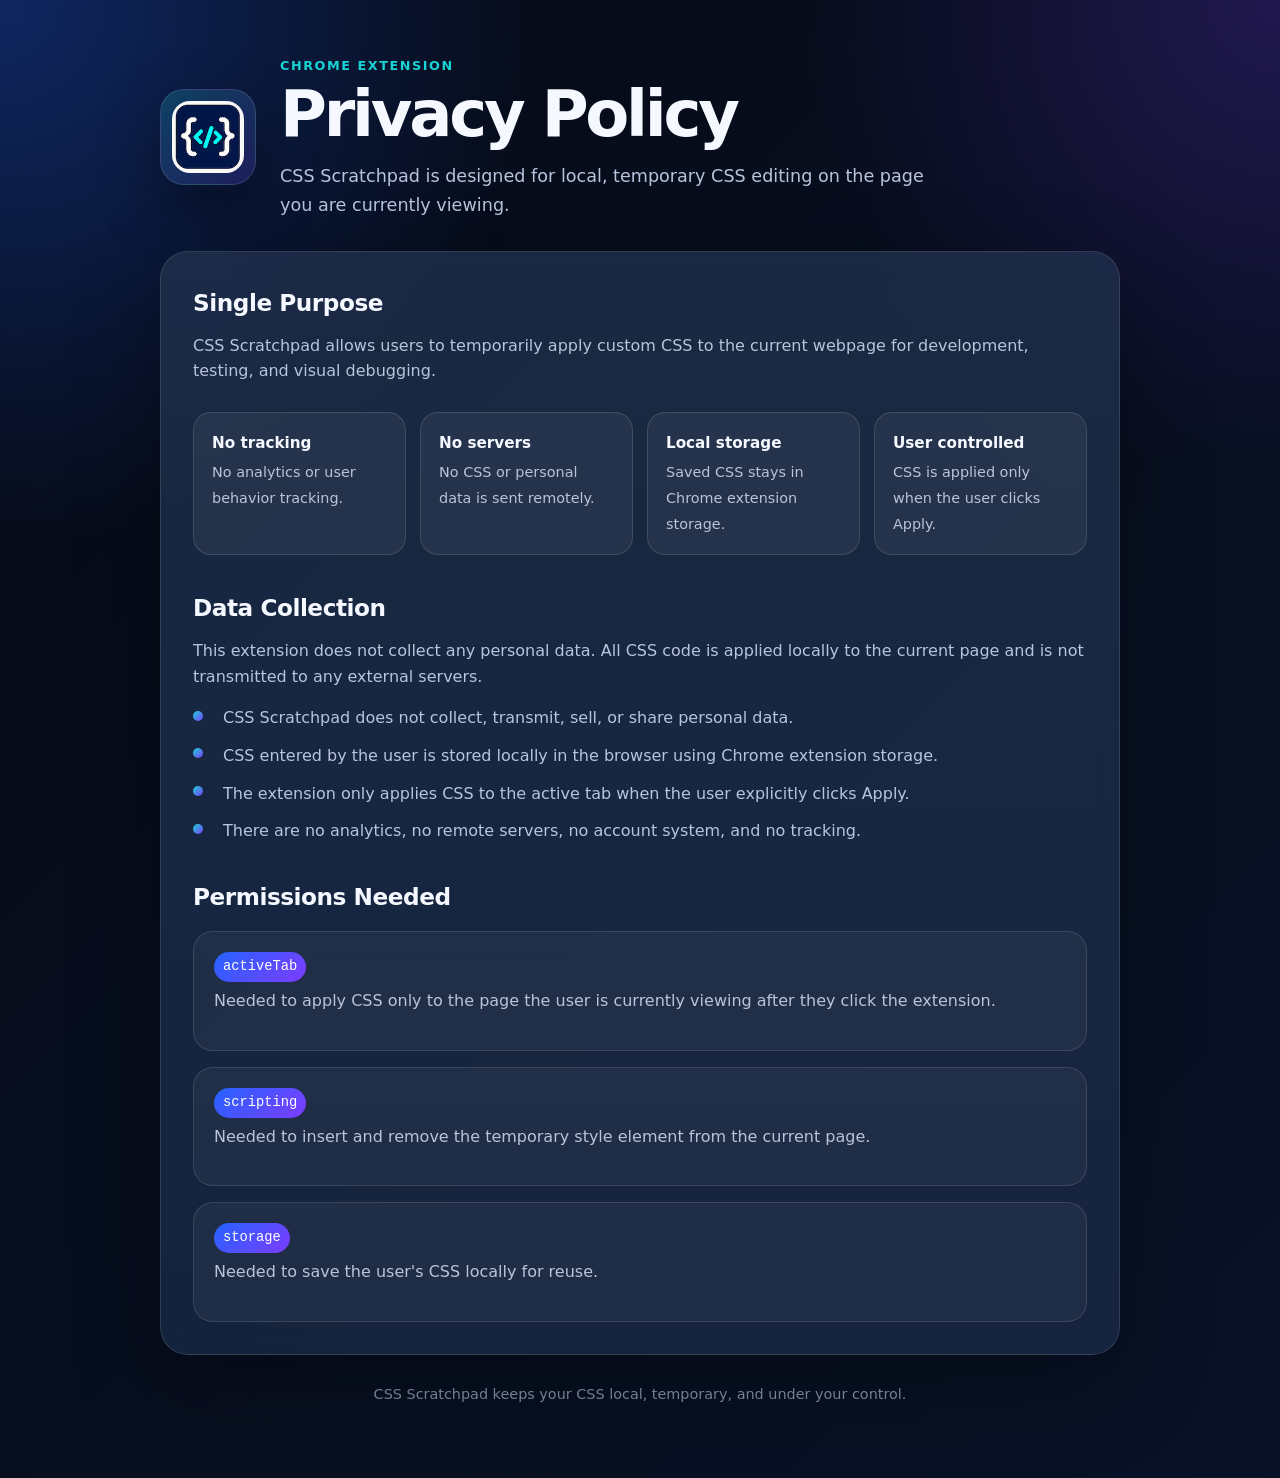
==== privacy-policy.html @ 3418a766 "first commit" ====
<!doctype html>
<html lang="en">
<head>
  <meta charset="utf-8" />
  <meta name="viewport" content="width=device-width, initial-scale=1" />
  <title>CSS Scratchpad Privacy Policy</title>

  <style>
    :root {
      --bg: #081226;
      --panel: #0f1f3d;
      --panel-light: #14294f;
      --text: #f5f8ff;
      --muted: #b8c4dc;
      --cyan: #19d3d3;
      --blue: #2563ff;
      --purple: #7c3cff;
      --border: rgba(255, 255, 255, 0.12);
    }

    * {
      box-sizing: border-box;
    }

    body {
      margin: 0;
      min-height: 100vh;
      font-family: Inter, ui-sans-serif, system-ui, -apple-system, BlinkMacSystemFont, "Segoe UI", sans-serif;
      color: var(--text);
      background:
        radial-gradient(circle at top left, rgba(37, 99, 255, 0.32), transparent 34rem),
        radial-gradient(circle at top right, rgba(124, 60, 255, 0.22), transparent 30rem),
        linear-gradient(135deg, #050a16 0%, var(--bg) 100%);
      line-height: 1.6;
    }

    .page {
      width: min(960px, calc(100% - 32px));
      margin: 0 auto;
      padding: 56px 0;
    }

    .hero {
      display: flex;
      align-items: center;
      gap: 24px;
      margin-bottom: 32px;
    }

    .logo-wrap {
      width: 96px;
      height: 96px;
      flex: 0 0 auto;
      display: grid;
      place-items: center;
      border-radius: 24px;
      background: linear-gradient(135deg, rgba(25, 211, 211, 0.2), rgba(124, 60, 255, 0.18));
      border: 1px solid var(--border);
      box-shadow: 0 24px 60px rgba(0, 0, 0, 0.35);
    }

    .logo-wrap img {
      width: 72px;
      height: 72px;
      display: block;
      border-radius: 18px;
    }

    .eyebrow {
      margin: 0 0 6px;
      color: var(--cyan);
      font-size: 0.8rem;
      font-weight: 700;
      letter-spacing: 0.12em;
      text-transform: uppercase;
    }

    h1 {
      margin: 0;
      font-size: clamp(2.25rem, 6vw, 4rem);
      line-height: 1;
      letter-spacing: -0.05em;
    }

    .subtitle {
      max-width: 680px;
      margin: 16px 0 0;
      color: var(--muted);
      font-size: 1.1rem;
    }

    .card {
      padding: 32px;
      border: 1px solid var(--border);
      border-radius: 28px;
      background:
        linear-gradient(180deg, rgba(255,255,255,0.06), rgba(255,255,255,0.03)),
        rgba(15, 31, 61, 0.84);
      box-shadow: 0 30px 90px rgba(0, 0, 0, 0.32);
      backdrop-filter: blur(16px);
    }

    .summary-grid {
      display: grid;
      grid-template-columns: repeat(4, 1fr);
      gap: 14px;
      margin: 28px 0;
    }

    .summary-item {
      padding: 18px;
      border-radius: 18px;
      background: rgba(255,255,255,0.055);
      border: 1px solid var(--border);
    }

    .summary-item strong {
      display: block;
      margin-bottom: 4px;
      font-size: 0.95rem;
    }

    .summary-item span {
      color: var(--muted);
      font-size: 0.9rem;
    }

    h2 {
      margin: 34px 0 12px;
      font-size: 1.45rem;
      letter-spacing: -0.02em;
    }

    h2:first-child {
      margin-top: 0;
    }

    p {
      margin: 0 0 16px;
      color: var(--muted);
    }

    ul {
      margin: 12px 0 0;
      padding: 0;
      list-style: none;
    }

    li {
      position: relative;
      margin: 12px 0;
      padding-left: 30px;
      color: var(--muted);
    }

    li::before {
      content: "";
      position: absolute;
      left: 0;
      top: 0.65em;
      width: 10px;
      height: 10px;
      border-radius: 999px;
      background: linear-gradient(135deg, var(--cyan), var(--purple));
      transform: translateY(-50%);
    }

    .permission {
      margin-top: 16px;
      padding: 20px;
      border-radius: 20px;
      background: rgba(255,255,255,0.045);
      border: 1px solid var(--border);
    }

    .permission code {
      display: inline-block;
      margin-bottom: 6px;
      padding: 4px 9px;
      border-radius: 999px;
      color: white;
      background: linear-gradient(135deg, var(--blue), var(--purple));
      font-family: ui-monospace, SFMono-Regular, Menlo, Monaco, Consolas, monospace;
      font-size: 0.86rem;
    }

    .footer {
      margin-top: 28px;
      color: rgba(184, 196, 220, 0.72);
      font-size: 0.9rem;
      text-align: center;
    }

    @media (max-width: 720px) {
      .hero {
        align-items: flex-start;
        flex-direction: column;
      }

      .summary-grid {
        grid-template-columns: repeat(2, 1fr);
      }

      .card {
        padding: 24px;
      }
    }

    @media (max-width: 440px) {
      .summary-grid {
        grid-template-columns: 1fr;
      }
    }
  </style>
</head>

<body>
  <main class="page">
    <section class="hero">
      <div class="logo-wrap">
        <img src="icons/icon128.png" alt="CSS Scratchpad logo" />
      </div>

      <div>
        <p class="eyebrow">Chrome Extension</p>
        <h1>Privacy Policy</h1>
        <p class="subtitle">
          CSS Scratchpad is designed for local, temporary CSS editing on the page you are currently viewing.
        </p>
      </div>
    </section>

    <section class="card">
      <h2>Single Purpose</h2>
      <p>
        CSS Scratchpad allows users to temporarily apply custom CSS to the current webpage for development,
        testing, and visual debugging.
      </p>

      <div class="summary-grid" aria-label="Privacy summary">
        <div class="summary-item">
          <strong>No tracking</strong>
          <span>No analytics or user behavior tracking.</span>
        </div>

        <div class="summary-item">
          <strong>No servers</strong>
          <span>No CSS or personal data is sent remotely.</span>
        </div>

        <div class="summary-item">
          <strong>Local storage</strong>
          <span>Saved CSS stays in Chrome extension storage.</span>
        </div>

        <div class="summary-item">
          <strong>User controlled</strong>
          <span>CSS is applied only when the user clicks Apply.</span>
        </div>
      </div>

      <h2>Data Collection</h2>
      <p>
        This extension does not collect any personal data. All CSS code is applied locally to the current page
        and is not transmitted to any external servers.
      </p>

      <ul>
        <li>CSS Scratchpad does not collect, transmit, sell, or share personal data.</li>
        <li>CSS entered by the user is stored locally in the browser using Chrome extension storage.</li>
        <li>The extension only applies CSS to the active tab when the user explicitly clicks Apply.</li>
        <li>There are no analytics, no remote servers, no account system, and no tracking.</li>
      </ul>

      <h2>Permissions Needed</h2>

      <div class="permission">
        <code>activeTab</code>
        <p>
          Needed to apply CSS only to the page the user is currently viewing after they click the extension.
        </p>
      </div>

      <div class="permission">
        <code>scripting</code>
        <p>
          Needed to insert and remove the temporary style element from the current page.
        </p>
      </div>

      <div class="permission">
        <code>storage</code>
        <p>
          Needed to save the user's CSS locally for reuse.
        </p>
      </div>
    </section>

    <p class="footer">
      CSS Scratchpad keeps your CSS local, temporary, and under your control.
    </p>
  </main>
</body>
</html>
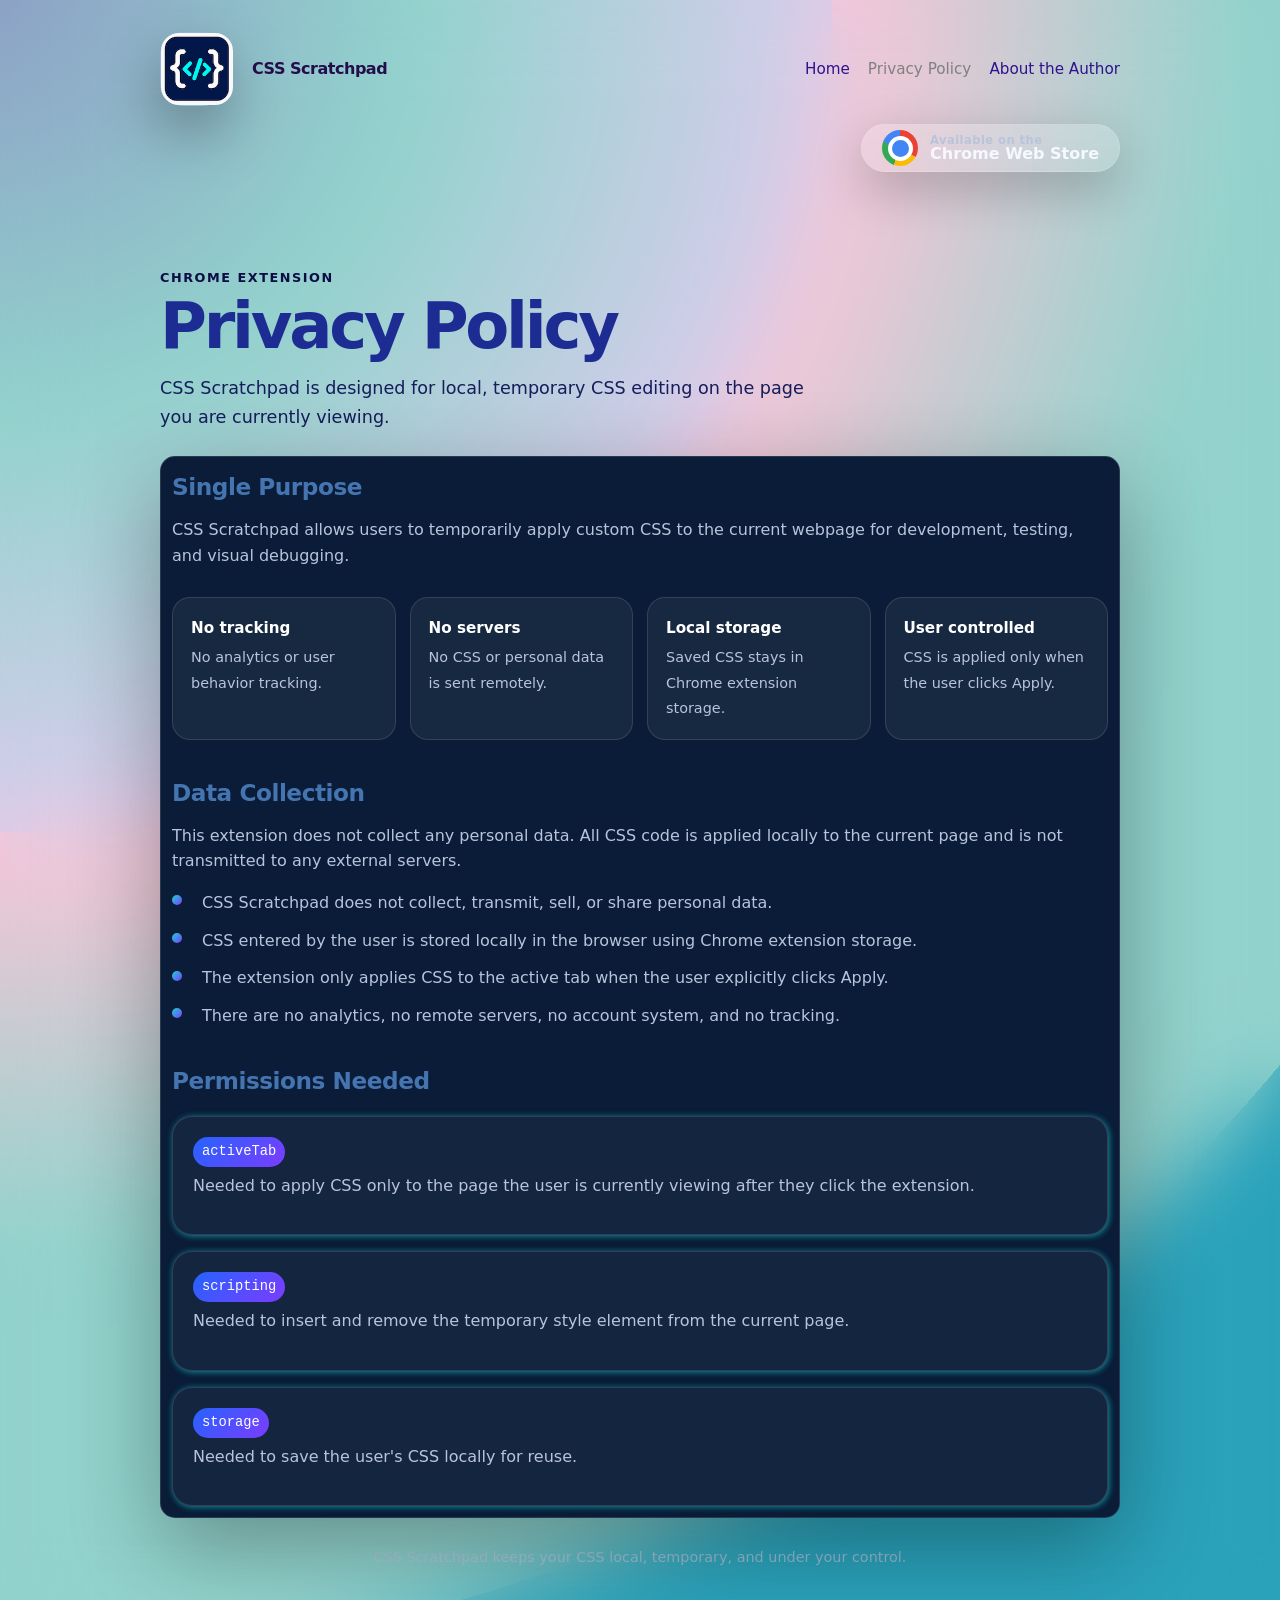
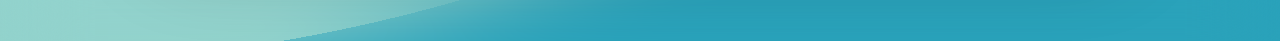
==== commit 34c243bf: "Theme change" ====
--- a/privacy-policy.html
+++ b/privacy-policy.html
@@ -26,7 +26,7 @@
       margin: 0;
       min-height: 100vh;
       font-family: Inter, ui-sans-serif, system-ui, -apple-system, BlinkMacSystemFont, "Segoe UI", sans-serif;
-      color: var(--text);
+      color: rgb(28, 44, 146);
       background:
         radial-gradient(circle at top left, rgba(37, 99, 255, 0.32), transparent 34rem),
         radial-gradient(circle at top right, rgba(124, 60, 255, 0.22), transparent 30rem),
@@ -39,7 +39,24 @@
       margin: 0 auto;
       padding: 56px 0;
     }
-
+  
+    body {
+   background-image: radial-gradient(
+    circle at top left,
+   rgba(28, 66, 141, 0.5),
+    rgb(38, 166, 154, 0.5) 20%,
+    rgb(126, 87, 194, 0.3) 40%,
+    rgba(31, 94, 146, 0.7) 40%,
+    rgb(236, 64, 122, 0.3) 20%,
+    rgb(38, 166, 154, 0.5) 60%,
+    rgb(38, 166, 154, 0.5) 80%,
+    rgb(236, 64, 122, 0.7) 80%,
+    rgb(156, 204, 101, 0.5) 80%,
+    #2aa2ba 60%
+  );
+    backdrop-filter: blur(40px); 
+     -webkit-backdrop-filter: blur(40px); 
+    }
     .hero {
       display: flex;
       align-items: center;
@@ -48,8 +65,8 @@
     }
 
     .logo-wrap {
-      width: 96px;
-      height: 96px;
+      width: 66px;
+      height: auto;
       flex: 0 0 auto;
       display: grid;
       place-items: center;
@@ -57,6 +74,7 @@
       background: linear-gradient(135deg, rgba(25, 211, 211, 0.2), rgba(124, 60, 255, 0.18));
       border: 1px solid var(--border);
       box-shadow: 0 24px 60px rgba(0, 0, 0, 0.35);
+     
     }
 
     .logo-wrap img {
@@ -68,7 +86,7 @@
 
     .eyebrow {
       margin: 0 0 6px;
-      color: var(--cyan);
+      color: rgb(11, 13, 68);
       font-size: 0.8rem;
       font-weight: 700;
       letter-spacing: 0.12em;
@@ -85,19 +103,20 @@
     .subtitle {
       max-width: 680px;
       margin: 16px 0 0;
-      color: var(--muted);
+      color: rgb(21, 29, 90);
       font-size: 1.1rem;
     }
 
     .card {
-      padding: 32px;
+      padding: 11px;
       border: 1px solid var(--border);
-      border-radius: 28px;
-      background:
-        linear-gradient(180deg, rgba(255,255,255,0.06), rgba(255,255,255,0.03)),
-        rgba(15, 31, 61, 0.84);
+      border-radius: 15px;
+      background:rgb(10, 28, 55);
       box-shadow: 0 30px 90px rgba(0, 0, 0, 0.32);
       backdrop-filter: blur(16px);
+      h2 {
+        color: rgb(69, 117, 176);
+      }
     }
 
     .summary-grid {
@@ -110,7 +129,7 @@
     .summary-item {
       padding: 18px;
       border-radius: 18px;
-      background: rgba(255,255,255,0.055);
+      background: rgba(255, 255, 255, 0.055);
       border: 1px solid var(--border);
     }
 
@@ -118,6 +137,7 @@
       display: block;
       margin-bottom: 4px;
       font-size: 0.95rem;
+      color:white;
     }
 
     .summary-item span {
@@ -192,6 +212,19 @@
     }
 
     @media (max-width: 720px) {
+.nav {
+
+  align-items: flex-start;
+
+  flex-direction: column;
+
+}
+
+.nav-links {
+
+  flex-wrap: wrap;
+
+}
       .hero {
         align-items: flex-start;
         flex-direction: column;
@@ -211,15 +244,237 @@
         grid-template-columns: 1fr;
       }
     }
+    .site-header {
+
+  margin-bottom: 40px;
+
+}
+
+.store-cta-row {
+
+  width: min(960px, calc(100% - 32px));
+
+  margin: 18px auto 0;
+
+  display: flex;
+
+  justify-content: flex-end;
+
+}
+    .permission {
+box-shadow: 1px 1px 6px rgba(18, 193, 199, 0.7);
+}
+
+.nav {
+
+  width: min(960px, calc(100% - 32px));
+
+  margin: 0 auto;
+
+  padding-top: 32px;
+
+  display: flex;
+
+  align-items: center;
+
+  justify-content: space-between;
+
+  gap: 16px;
+
+}
+
+.brand {
+  display: flex;
+  align-items: center;
+  gap: 12px;
+  font-weight: 800;
+  letter-spacing: -0.03em;
+  span {margin-left: 14px; color:rgb(35, 14, 76);}
+}
+
+.brand-mark {
+  width: 44px;
+  height: 44px;
+  display: grid;
+  place-items: center;
+  border-radius: 14px;
+  background: linear-gradient(135deg, rgba(25, 211, 211, 0.18), rgba(124, 60, 255, 0.18));
+  border: 1px solid var(--border);
+  box-shadow: 0 16px 40px rgba(0, 0, 0, 0.28);
+  font-size: 1.25rem;
+}
+
+.nav-links {
+  display: flex;
+  align-items: center;
+  gap: 18px;
+  color: rgb(47, 19, 141);
+  font-size: 0.95rem;
+  span {
+    color: grey;
+  }
+}
+
+.nav-links a {
+  color: inherit;
+  text-decoration: none;
+}
+
+.nav-links a:hover {
+  color: var(--text);
+}
+.brand {
+
+  color: var(--text);
+
+  text-decoration: none;
+
+}
+.chrome-store-button {
+  min-height: 58px;
+  gap: 12px;
+  padding: 8px 20px 8px 14px;
+  color: var(--text);
+  background:
+    linear-gradient(180deg, rgba(255,255,255,0.12), rgba(255,255,255,0.05)),
+    rgba(255, 255, 255, 0.08);
+  border: 1px solid rgba(255, 255, 255, 0.18);
+  box-shadow: 0 18px 50px rgba(0, 0, 0, 0.22);
+}
+
+.chrome-store-button:hover {
+  transform: translateY(-1px);
+  background:
+    linear-gradient(180deg, rgba(255,255,255,0.16), rgba(255,255,255,0.07)),
+    rgba(255, 255, 255, 0.1);
+}
+
+.chrome-store-button span:last-child {
+  display: flex;
+  flex-direction: column;
+  align-items: flex-start;
+  line-height: 1.05;
+}
+
+.chrome-store-button small {
+  color: var(--muted);
+  font-size: 0.72rem;
+  font-weight: 700;
+  letter-spacing: 0.04em;
+}
+
+.chrome-store-icon {
+  width: 36px;
+  height: 36px;
+  position: relative;
+  display: grid;
+  place-items: center;
+  flex: 0 0 auto;
+  border-radius: 999px;
+  background:
+    conic-gradient(
+      #ea4335 0deg 120deg,
+      #fbbc05 120deg 200deg,
+      #34a853 200deg 290deg,
+      #4285f4 290deg 360deg
+    );
+}
+
+.chrome-store-icon::before {
+  content: "";
+  position: absolute;
+  width: 17px;
+  height: 17px;
+  border-radius: 999px;
+  background: #4285f4;
+  border: 4px solid #ffffff;
+}
+
+.chrome-store-icon span {
+  display: none;
+}
+    .actions {
+      display: flex;
+      flex-wrap: wrap;
+      gap: 14px;
+      margin-top: 32px;
+    }
+    .button {
+
+  display: inline-flex;
+
+  align-items: center;
+
+  justify-content: center;
+
+  min-height: 48px;
+
+  padding: 0 20px;
+
+  border-radius: 999px;
+
+  font-weight: 800;
+
+  text-decoration: none;
+
+  border: 1px solid var(--border);
+
+}
   </style>
+   
 </head>
 
 <body>
-  <main class="page">
-    <section class="hero">
-      <div class="logo-wrap">
+<header class="site-header">
+
+  <div class="nav">
+
+    <a class="brand" href="index.html" aria-label="CSS Scratchpad home">
+
+            <div class="logo-wrap">
         <img src="icons/icon128.png" alt="CSS Scratchpad logo" />
       </div>
+
+      <span>CSS Scratchpad</span>
+
+    </a>
+
+    <nav class="nav-links" aria-label="Primary navigation">
+
+      <a href="index.html">Home</a>
+      <span>Privacy Policy</span>
+      <a href="index.html#about">About the Author</a>
+
+    </nav>
+
+  </div>
+
+  <div class="store-cta-row">
+
+    <a class="button chrome-store-button" href="https://chromewebstore.google.com/detail/jdnkfapcdcobhmbhhinhdlhfdgpoodgl?utm_source=item-share-cb" target="_blank" rel="noopener noreferrer">
+
+      <span class="chrome-store-icon" aria-hidden="true">
+
+        <span></span>
+
+      </span>
+
+      <span>
+
+        <small>Available on the</small>
+
+        Chrome Web Store
+
+      </span>
+
+    </a>
+
+  </div>
+
+</header>
+    
+  <main class="page">
+
 
       <div>
         <p class="eyebrow">Chrome Extension</p>
@@ -229,7 +484,7 @@
         </p>
       </div>
     </section>
-
+<br>
     <section class="card">
       <h2>Single Purpose</h2>
       <p>
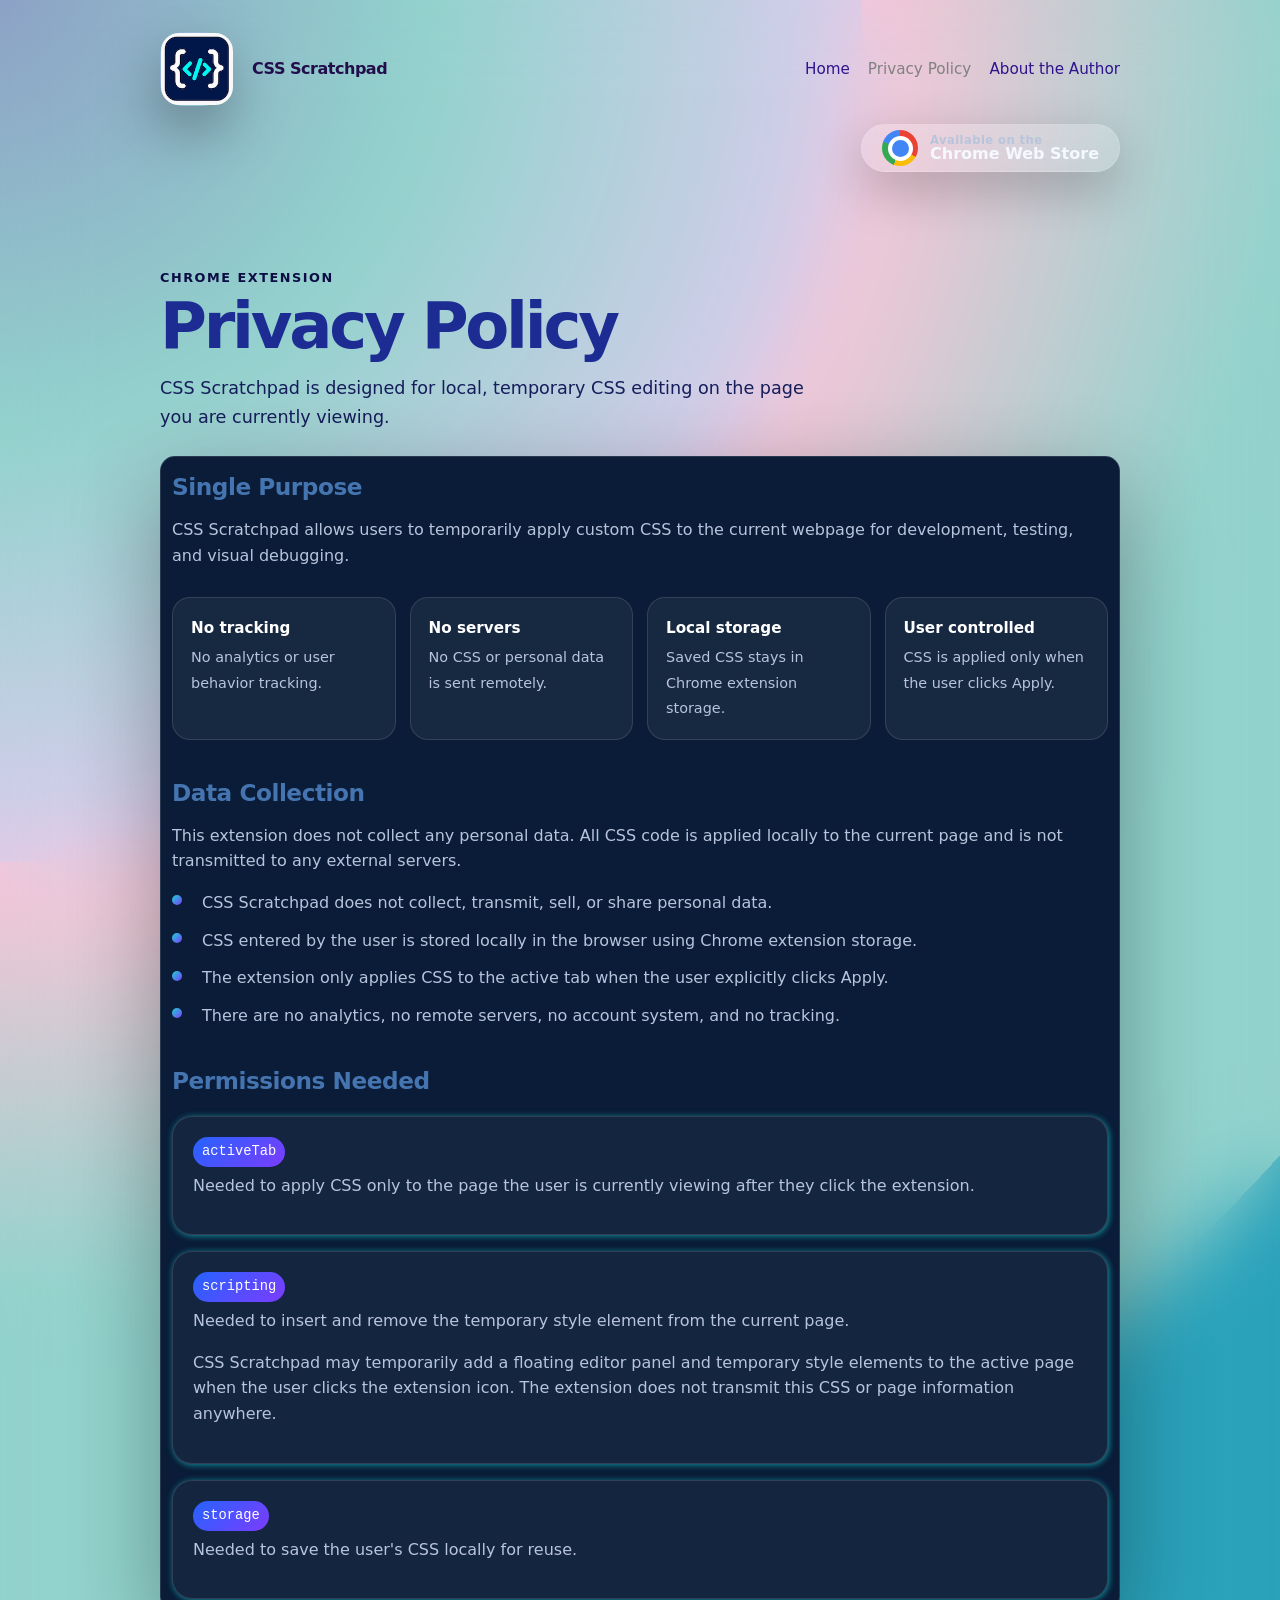
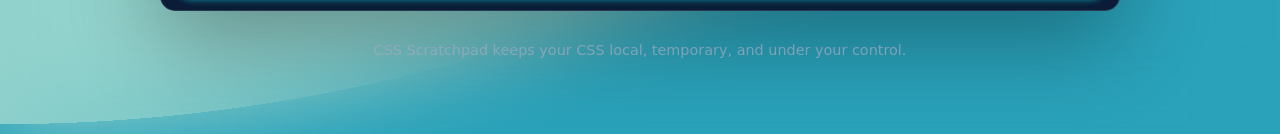
==== commit 43120453: "updates" ====
--- a/privacy-policy.html
+++ b/privacy-policy.html
@@ -541,6 +541,7 @@
         <p>
           Needed to insert and remove the temporary style element from the current page.
         </p>
+        <p>CSS Scratchpad may temporarily add a floating editor panel and temporary style elements to the active page when the user clicks the extension icon. The extension does not transmit this CSS or page information anywhere.</p>
       </div>
 
       <div class="permission">
